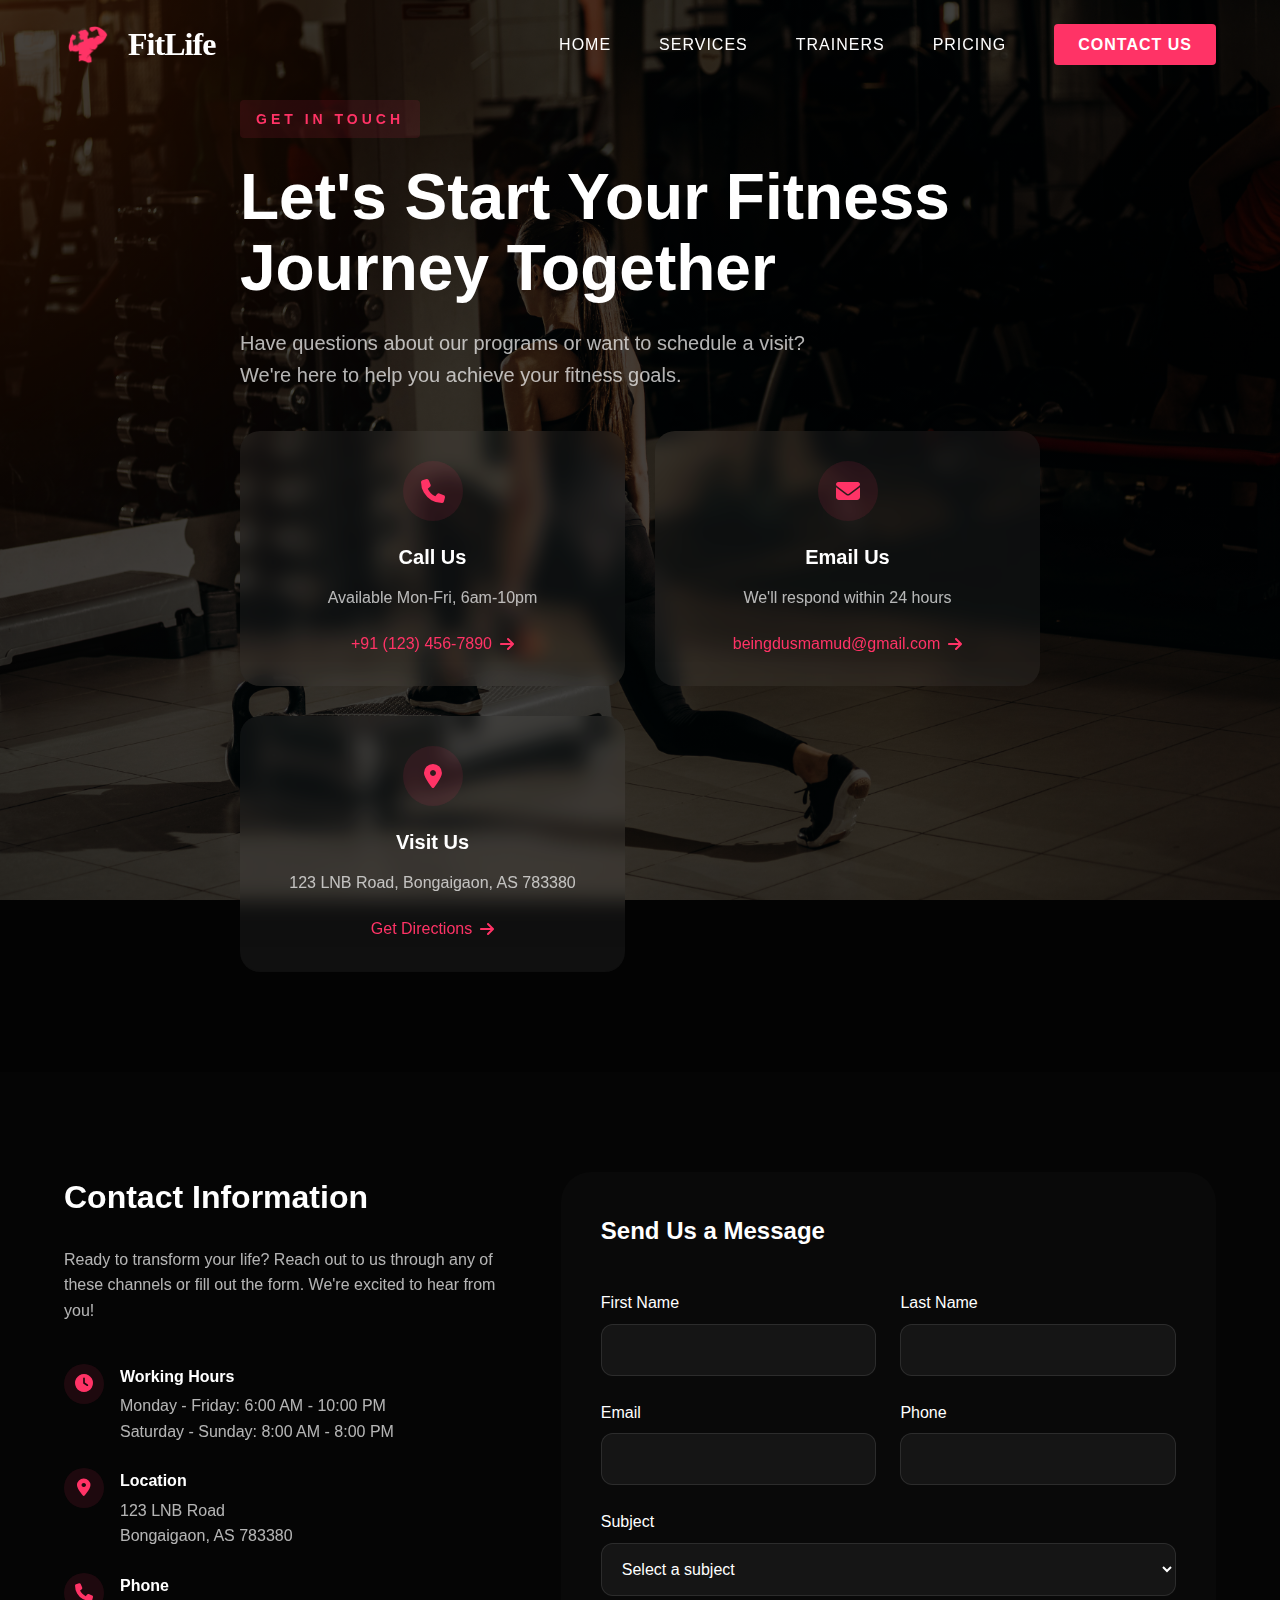
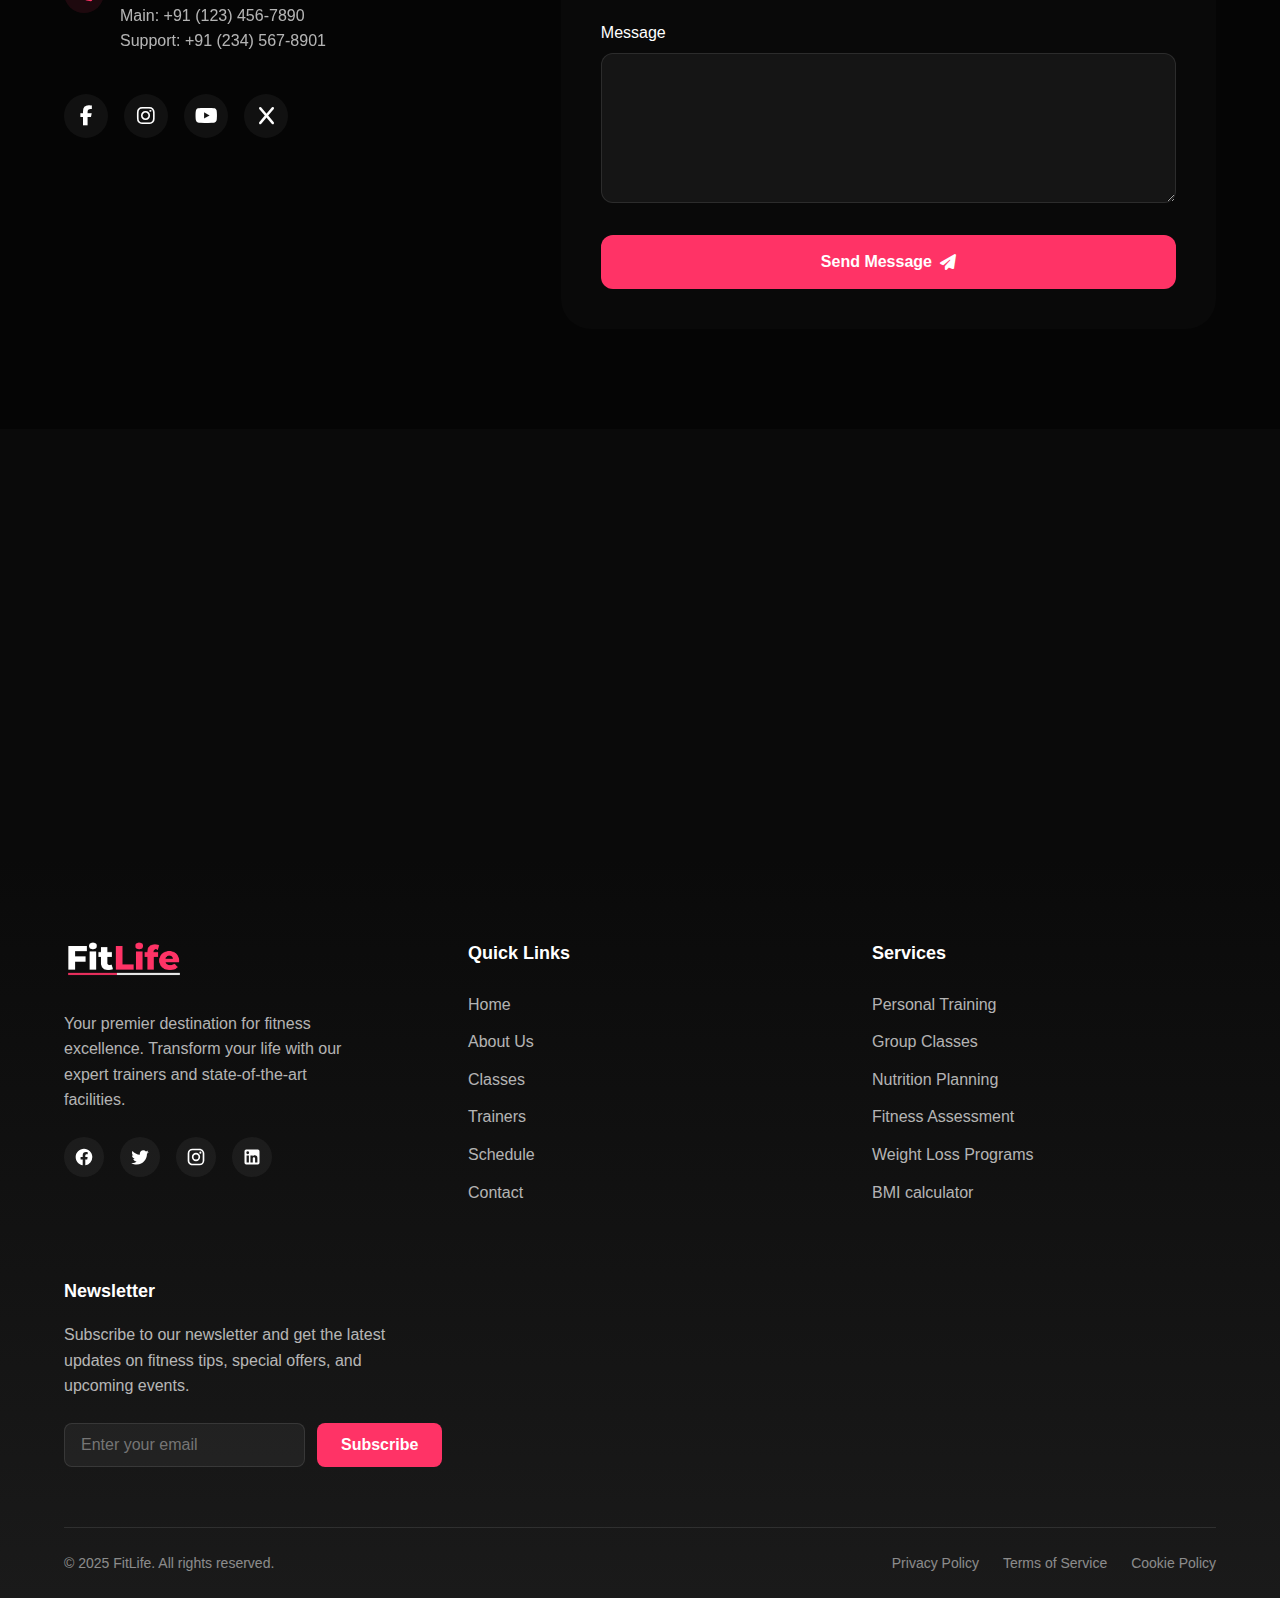
==== contact.html @ 0dab06b2 "Add file" ====
<!DOCTYPE html>
<html lang="en">
  <head>
    <meta charset="UTF-8" />
    <meta
      name="viewport"
      content="width=device-width, initial-scale=1.0, maximum-scale=1.0, user-scalable=no"
    />
    <title>Contact Us - FitLife</title>
    <link
      rel="stylesheet"
      href="https://cdnjs.cloudflare.com/ajax/libs/font-awesome/6.5.1/css/all.min.css"
    />
    <!-- Favicon -->
    <link rel="icon" type="image/png" href="assets/fitlife-icon.png" />
    <style>
      /* Core Styles */
      :root {
        --primary: #ff3366;
        --secondary: #2e3192;
        --text-light: rgba(255, 255, 255, 0.7);
        --bg-dark: #0a0a0a;
        --bg-darker: #050505;
        --success: #28a745;
        --error: #dc3545;
        --transitions: all 0.3s ease;
        --primary-light: #ff4d7f;
        --dark: #0a0a0a;
        --light: #ffffff;
        --glass-bg: rgba(10, 10, 10, 0.92);
        --glass-overlay: rgba(255, 255, 255, 0.03);

        /* Typography */
        --font-title: "ClashDisplay", sans-serif;
        --font-body: "GeneralSans", sans-serif;

        /* Sizes */
        --nav-height-desktop: 90px;
        --nav-height-mobile: 70px;

        /* Effects */
        --blur: 20px;
        --transition: 0.4s cubic-bezier(0.45, 0.05, 0.55, 0.95);
      }

      * {
        margin: 0;
        padding: 0;
        box-sizing: border-box;
      }

      body {
        font-family: "GeneralSans", sans-serif;
        background: var(--bg-dark);
        color: #ffffff;
        line-height: 1.6;
      }

      /* Core Styles */
      .navbar {
        position: fixed;
        top: 0;
        left: 0;
        width: 100%;
        height: var(--nav-height-desktop);
        z-index: 1000;
        background: transparent;
        transition: all var(--transition);
      }

      .nav-container {
        max-width: 1440px;
        height: 100%;
        margin: 0 auto;
        padding: 0 max(24px, 5vw);
        display: flex;
        justify-content: space-between;
        align-items: center;
      }

      /* Logo Styles */
      .nav-brand {
        position: relative;
        z-index: 1002;
        display: flex;
        align-items: center;
        gap: 16px;
      }

      .nav-brand img {
        height: 48px;
        width: auto;
        border-radius: 50%;
        transition: all var(--transition);
      }

      .nav-brand h1 {
        font-family: "Montserrat", serif;
        font-size: clamp(24px, 2.5vw, 32px);
        font-weight: 700;
        color: var(--light);
        letter-spacing: -0.03em;
        text-decoration: none !important;
      }

      .nav-brand a {
        text-decoration: none;
      }

      /* Desktop Navigation */
      .nav-menu {
        display: flex;
        gap: clamp(32px, 4vw, 48px);
        align-items: center;
        list-style: none;
      }

      .nav-link {
        font-family: var(--font-body);
        font-size: 16px;
        font-weight: 500;
        color: var(--light);
        text-decoration: none;
        text-transform: uppercase;
        letter-spacing: 1px;
        padding: 8px 0;
        position: relative;
        transition: color var(--transition);
      }

      .nav-link::after {
        content: "";
        position: absolute;
        bottom: 4px;
        left: 0;
        width: 100%;
        height: 2px;
        background: var(--primary);
        transform: scaleX(0);
        transform-origin: right;
        transition: transform var(--transition);
      }

      .nav-link:hover::after {
        transform: scaleX(1);
        transform-origin: left;
      }

      /* Mobile Menu Toggle */
      .menu-toggle {
        display: none;
        background: transparent;
        border: none;
        width: 32px;
        height: 32px;
        position: relative;
        cursor: pointer;
        z-index: 1002;
      }

      .menu-toggle span {
        position: absolute;
        width: 100%;
        height: 2px;
        background: var(--light);
        transition: all var(--transition);
      }

      .menu-toggle span:nth-child(1) {
        top: 6px;
      }
      .menu-toggle span:nth-child(2) {
        top: 15px;
      }
      .menu-toggle span:nth-child(3) {
        top: 24px;
      }

      /* Mobile Navigation */
      @media screen and (max-width: 1024px) {
        .navbar {
          height: var(--nav-height-mobile);
        }

        .menu-toggle {
          display: block;
        }

        .nav-menu {
          position: fixed;
          top: 0;
          left: 0;
          width: 100%;
          height: 100vh;
          background: var(--glass-bg2);
          backdrop-filter: blur(var(--blur));
          -webkit-backdrop-filter: blur(var(--blur));
          display: flex;
          flex-direction: column;
          justify-content: center;
          align-items: center;
          gap: clamp(32px, 5vh, 48px);
          padding: 80px 24px;
          opacity: 0;
          visibility: hidden;
          pointer-events: none;
          transition: all var(--transition);
        }

        .nav-menu::before {
          content: "";
          position: absolute;
          inset: 0;
          background: var(--glass-overlay);
          z-index: -1;
        }

        .nav-menu.active {
          opacity: 1;
          visibility: visible;
          pointer-events: all;
        }

        .nav-link {
          font-family: var(--font-title);
          font-size: clamp(32px, 6vw, 42px);
          font-weight: 600;
          text-transform: none;
          letter-spacing: -0.02em;
          transform: translateY(30px);
          opacity: 0;
          transition: all var(--transition);
        }

        .nav-menu.active .nav-link {
          transform: translateY(0);
          opacity: 1;
        }

        /* Staggered Animation for Links */
        .nav-menu.active .nav-item:nth-child(1) .nav-link {
          transition-delay: 0.1s;
        }
        .nav-menu.active .nav-item:nth-child(2) .nav-link {
          transition-delay: 0.2s;
        }
        .nav-menu.active .nav-item:nth-child(3) .nav-link {
          transition-delay: 0.3s;
        }
        .nav-menu.active .nav-item:nth-child(4) .nav-link {
          transition-delay: 0.4s;
        }
        .nav-menu.active .nav-item:nth-child(5) .nav-link {
          transition-delay: 0.5s;
        }

        /* Active Menu Toggle */
        .menu-toggle.active span:nth-child(1) {
          transform: translateY(9px) rotate(45deg);
        }

        .menu-toggle.active span:nth-child(2) {
          opacity: 0;
        }

        .menu-toggle.active span:nth-child(3) {
          transform: translateY(-9px) rotate(-45deg);
        }
      }

      /* Mobile Optimizations */
      @media screen and (max-width: 768px) {
        .nav-brand img {
          height: 40px;
        }

        .nav-brand h1 {
          font-size: clamp(20px, 5vw, 24px);
        }

        .nav-menu {
          padding: 64px 20px;
        }

        .nav-link {
          font-size: clamp(28px, 7vw, 36px);
        }
      }

      /* Special Contact Button */
      .nav-contact {
        background: var(--primary);
        color: var(--light);
        padding: 12px 24px;
        border-radius: 4px;
        font-weight: 600;
        transition: all var(--transition);
      }

      .nav-contact:hover {
        background: var(--primary-light);
        transform: translateY(-2px);
      }

      .nav-contact::after {
        display: none;
      }

      /* Scrolled State */
      .navbar.scrolled {
        background: var(--glass-bg);
        backdrop-filter: blur(var(--blur2));
        -webkit-backdrop-filter: blur(var(--blur2));
        height: var(--nav-height-mobile);
      }

      .navbar.scrolled .nav-brand img {
        height: 40px;
      }

      /* Footer Section Styles */
      .footer {
        background: linear-gradient(180deg, #0a0a0a 0%, #1a1a1a 100%);
        padding: 80px 0 0;
        position: relative;
        overflow: hidden;
      }

      .footer__wrapper {
        max-width: 1440px;
        margin: 0 auto;
        padding: 0 clamp(20px, 5vw, 80px);
      }

      /* Main Footer Content */
      .footer__content {
        display: grid;
        grid-template-columns: repeat(auto-fit, minmax(250px, 1fr));
        gap: 60px;
        padding-bottom: 60px;
        border-bottom: 1px solid rgba(255, 255, 255, 0.1);
      }

      /* Brand Section */
      .footer__brand {
        max-width: 300px;
      }

      .footer__logo {
        display: inline-block;
        margin-bottom: 24px;
      }

      .footer__logo img {
        height: 40px;
        width: auto;
      }

      .footer__description {
        font-family: "GeneralSans", sans-serif;
        font-size: 16px;
        line-height: 1.6;
        color: rgba(255, 255, 255, 0.7);
        margin-bottom: 24px;
      }

      .footer__social {
        display: flex;
        gap: 16px;
      }

      .footer__social-link {
        width: 40px;
        height: 40px;
        border-radius: 50%;
        background: rgba(255, 255, 255, 0.05);
        display: flex;
        align-items: center;
        justify-content: center;
        color: #ffffff;
        transition: all 0.3s ease;
      }

      .footer__social-link:hover {
        background: #ff3366;
        transform: translateY(-3px);
      }

      .footer__social-icon {
        width: 20px;
        height: 20px;
      }

      /* Footer Links */
      .footer__links {
        display: flex;
        flex-direction: column;
      }

      .footer__links-title {
        font-family: "ClashDisplay", sans-serif;
        font-size: 18px;
        font-weight: 600;
        color: #ffffff;
        margin-bottom: 24px;
      }

      .footer__links-list {
        list-style: none;
        padding: 0;
        margin: 0;
      }

      .footer__links-item {
        margin-bottom: 12px;
      }

      .footer__link {
        font-family: "GeneralSans", sans-serif;
        font-size: 16px;
        color: rgba(255, 255, 255, 0.7);
        text-decoration: none;
        transition: all 0.3s ease;
        display: inline-flex;
        align-items: center;
      }

      .footer__link:hover {
        color: #ff3366;
        transform: translateX(5px);
      }

      /* Newsletter Section */
      .footer__newsletter {
        max-width: 400px;
      }

      .footer__newsletter-title {
        font-family: "ClashDisplay", sans-serif;
        font-size: 18px;
        font-weight: 600;
        color: #ffffff;
        margin-bottom: 16px;
      }

      .footer__newsletter-description {
        font-family: "GeneralSans", sans-serif;
        font-size: 16px;
        line-height: 1.6;
        color: rgba(255, 255, 255, 0.7);
        margin-bottom: 24px;
      }

      .footer__newsletter-form {
        display: flex;
        gap: 12px;
      }

      .footer__newsletter-input {
        flex: 1;
        padding: 12px 16px;
        background: rgba(255, 255, 255, 0.05);
        border: 1px solid rgba(255, 255, 255, 0.1);
        border-radius: 8px;
        font-family: "GeneralSans", sans-serif;
        font-size: 16px;
        color: #ffffff;
        transition: all 0.3s ease;
      }

      .footer__newsletter-input:focus {
        outline: none;
        border-color: #ff3366;
        background: rgba(255, 51, 102, 0.05);
      }

      .footer__newsletter-button {
        padding: 12px 24px;
        background: #ff3366;
        border: none;
        border-radius: 8px;
        font-family: "GeneralSans", sans-serif;
        font-size: 16px;
        font-weight: 600;
        color: #ffffff;
        cursor: pointer;
        transition: all 0.3s ease;
      }

      .footer__newsletter-button:hover {
        background: #ff1f4b;
        transform: translateY(-2px);
      }

      /* Bottom Bar */
      .footer__bottom {
        padding: 24px 0;
        display: flex;
        justify-content: space-between;
        align-items: center;
        flex-wrap: wrap;
        gap: 20px;
      }

      .footer__copyright {
        font-family: "GeneralSans", sans-serif;
        font-size: 14px;
        color: rgba(255, 255, 255, 0.5);
      }

      .footer__bottom-links {
        display: flex;
        gap: 24px;
      }

      .footer__bottom-link {
        font-family: "GeneralSans", sans-serif;
        font-size: 14px;
        color: rgba(255, 255, 255, 0.5);
        text-decoration: none;
        transition: color 0.3s ease;
      }

      .footer__bottom-link:hover {
        color: #ff3366;
      }

      /* Background Elements */
      .footer__bg {
        position: absolute;
        top: 0;
        left: 0;
        width: 100%;
        height: 100%;
        pointer-events: none;
        opacity: 0.5;
      }

      .footer__bg-circle {
        position: absolute;
        border-radius: 50%;
        background: radial-gradient(
          circle,
          rgba(255, 51, 102, 0.1) 0%,
          transparent 70%
        );
      }

      .footer__bg-circle--1 {
        width: 400px;
        height: 400px;
        top: -200px;
        right: -100px;
      }

      .footer__bg-circle--2 {
        width: 300px;
        height: 300px;
        bottom: -150px;
        left: -150px;
      }

      /* Responsive Adjustments */
      @media screen and (max-width: 768px) {
        .footer {
          padding-top: 60px;
        }

        .footer__content {
          gap: 40px;
        }

        .footer__newsletter-form {
          flex-direction: column;
        }

        .footer__bottom {
          flex-direction: column;
          text-align: center;
        }

        .footer__bottom-links {
          justify-content: center;
        }
      }

      /* Success Message Animation */
      @keyframes slideIn {
        0% {
          opacity: 0;
          transform: translateY(20px);
        }
        100% {
          opacity: 1;
          transform: translateY(0);
        }
      }

      .newsletter-success {
        display: none;
        animation: slideIn 0.5s ease forwards;
        color: #4caf50;
        margin-top: 12px;
        font-family: "GeneralSans", sans-serif;
        font-size: 14px;
      }

      /* Contact Hero Section */
      .contact-hero {
        min-height: 50vh;
        background: linear-gradient(rgba(0, 0, 0, 0.7), rgba(0, 0, 0, 0.7)),
          url("assets/hero.png") center/cover fixed;
        display: flex;
        align-items: center;
        padding: 100px 0;
        position: relative;
        overflow: hidden;
      }

      .contact-hero__wrapper {
        max-width: 1440px;
        margin: 0 auto;
        padding: 0 clamp(20px, 5vw, 80px);
      }

      .contact-hero__content {
        max-width: 800px;
        position: relative;
        z-index: 2;
      }

      .contact-hero__label {
        display: inline-block;
        padding: 8px 16px;
        background: rgba(255, 51, 102, 0.1);
        border-radius: 4px;
        font-size: 14px;
        font-weight: 600;
        color: var(--primary);
        text-transform: uppercase;
        letter-spacing: 4px;
        margin-bottom: 24px;
      }

      .contact-hero__title {
        font-family: "ClashDisplay", sans-serif;
        font-size: clamp(40px, 5vw, 64px);
        font-weight: 700;
        line-height: 1.1;
        margin-bottom: 24px;
      }

      .contact-hero__description {
        font-size: clamp(18px, 2vw, 20px);
        color: var(--text-light);
        margin-bottom: 40px;
        max-width: 600px;
      }

      /* Quick Contact Cards */
      .quick-contact {
        display: grid;
        grid-template-columns: repeat(auto-fit, minmax(280px, 1fr));
        gap: 30px;
        margin-top: 40px;
      }

      .quick-contact__card {
        background: rgba(255, 255, 255, 0.05);
        backdrop-filter: blur(10px);
        border-radius: 20px;
        padding: 30px;
        text-align: center;
        transition: var(--transitions);
      }

      .quick-contact__card:hover {
        transform: translateY(-10px);
        background: rgba(255, 255, 255, 0.1);
      }

      .quick-contact__icon {
        width: 60px;
        height: 60px;
        background: rgba(255, 51, 102, 0.1);
        border-radius: 50%;
        display: flex;
        align-items: center;
        justify-content: center;
        margin: 0 auto 20px;
        color: var(--primary);
        font-size: 24px;
      }

      .quick-contact__title {
        font-family: "ClashDisplay", sans-serif;
        font-size: 20px;
        margin-bottom: 12px;
      }

      .quick-contact__info {
        color: var(--text-light);
        margin-bottom: 20px;
      }

      .quick-contact__link {
        color: var(--primary);
        text-decoration: none;
        display: inline-flex;
        align-items: center;
        gap: 8px;
        font-weight: 500;
        transition: var(--transitions);
      }

      .quick-contact__link:hover {
        transform: translateX(5px);
      }

      /* Main Contact Section */
      .contact-main {
        padding: 100px 0;
        background: var(--bg-darker);
      }

      .contact-main__wrapper {
        max-width: 1440px;
        margin: 0 auto;
        padding: 0 clamp(20px, 5vw, 80px);
        display: grid;
        grid-template-columns: 1fr 1.5fr;
        gap: 60px;
        align-items: start;
      }

      /* Contact Info */
      .contact-info {
        position: sticky;
        top: 100px;
      }

      .contact-info__title {
        font-family: "ClashDisplay", sans-serif;
        font-size: 32px;
        margin-bottom: 24px;
      }

      .contact-info__description {
        color: var(--text-light);
        margin-bottom: 40px;
      }

      .contact-info__list {
        list-style: none;
        display: flex;
        flex-direction: column;
        gap: 24px;
      }

      .contact-info__item {
        display: flex;
        align-items: flex-start;
        gap: 16px;
      }

      .contact-info__icon {
        width: 40px;
        height: 40px;
        background: rgba(255, 51, 102, 0.1);
        border-radius: 50%;
        display: flex;
        align-items: center;
        justify-content: center;
        color: var(--primary);
        font-size: 18px;
        flex-shrink: 0;
      }

      .contact-info__content {
        flex: 1;
      }

      .contact-info__label {
        font-weight: 600;
        margin-bottom: 4px;
      }

      .contact-info__text {
        color: var(--text-light);
      }

      .contact-info__social {
        margin-top: 40px;
        display: flex;
        gap: 16px;
      }

      .social-link {
        width: 44px;
        height: 44px;
        border-radius: 50%;
        background: rgba(255, 255, 255, 0.05);
        display: flex;
        align-items: center;
        justify-content: center;
        color: #ffffff;
        font-size: 20px;
        transition: var(--transitions);
        text-decoration: none;
      }

      .social-link:hover {
        background: var(--primary);
        transform: translateY(-5px);
      }
      .social-link a {
        text-decoration: none;
      }

      /* Contact Form */
      .contact-form {
        background: rgba(255, 255, 255, 0.02);
        border-radius: 30px;
        padding: 40px;
      }

      .contact-form__title {
        font-family: "ClashDisplay", sans-serif;
        font-size: 24px;
        margin-bottom: 40px;
      }

      .form-group {
        margin-bottom: 24px;
      }

      .form-label {
        display: block;
        margin-bottom: 8px;
        font-weight: 500;
      }

      .form-input {
        width: 100%;
        padding: 16px;
        background: rgba(255, 255, 255, 0.05);
        border: 1px solid rgba(255, 255, 255, 0.1);
        border-radius: 12px;
        color: #ffffff;
        font-size: 16px;
        transition: var(--transitions);
      }

      .form-input:focus {
        outline: none;
        border-color: var(--primary);
        background: rgba(255, 255, 255, 0.08);
      }

      .form-input::placeholder {
        color: var(--text-light);
      }

      textarea.form-input {
        min-height: 150px;
        resize: vertical;
      }

      .form-grid {
        display: grid;
        grid-template-columns: 1fr 1fr;
        gap: 24px;
      }

      .form-button {
        width: 100%;
        padding: 18px;
        background: var(--primary);
        border: none;
        border-radius: 12px;
        color: #ffffff;
        font-size: 16px;
        font-weight: 600;
        cursor: pointer;
        transition: var(--transitions);
        display: flex;
        align-items: center;
        justify-content: center;
        gap: 8px;
      }

      .form-button:hover {
        background: #ff1f4b;
        transform: translateY(-3px);
      }

      /* Map Section */
      .map-section {
        height: 400px;
        position: relative;
        margin-bottom: 30px;
        padding: 20px;
        border-radius: 15px;
      }

      .map-section iframe {
        width: 100%;
        height: 100%;
        border: none;
      }

      /* Success Message */
      .success-message {
        display: none;
        background: var(--success);
        color: #ffffff;
        padding: 16px;
        border-radius: 12px;
        margin-bottom: 24px;
        text-align: center;
      }

      /* Error Message */
      .error-message {
        display: none;
        background: var(--error);
        color: #ffffff;
        padding: 16px;
        border-radius: 12px;
        margin-bottom: 24px;
        text-align: center;
      }

      /* Responsive Design */
      @media (max-width: 1024px) {
        .contact-main__wrapper {
          grid-template-columns: 1fr;
          gap: 40px;
        }

        .contact-info {
          position: static;
        }
      }

      @media (max-width: 768px) {
        .form-grid {
          grid-template-columns: 1fr;
        }

        .contact-form {
          padding: 30px;
        }

        .quick-contact {
          grid-template-columns: 1fr;
        }
      }

      @media (max-width: 480px) {
        .contact-hero {
          min-height: 40vh;
          padding: 60px 0;
        }

        .contact-form {
          padding: 20px;
        }

        .contact-info__social {
          justify-content: center;
        }
      }
    </style>
  </head>
  <body>
    <!-- Navigation -->
    <nav class="navbar">
      <div class="nav-container">
        <div class="nav-brand">
          <img src="assets/fitlife-icon.png" alt="FitLife Gym" />
          <a href="index.html"><h1>FitLife</h1></a>
        </div>

        <ul class="nav-menu">
          <li class="nav-item">
            <a href="index.html" class="nav-link">Home</a>
          </li>
          <li class="nav-item">
            <a href="service.html" class="nav-link">Services</a>
          </li>
          <li class="nav-item">
            <a href="trainers.html" class="nav-link">Trainers</a>
          </li>
          <li class="nav-item">
            <a href="pricing.html" class="nav-link">Pricing</a>
          </li>
          <li class="nav-item">
            <a href="contact.html" class="nav-link nav-contact">Contact Us</a>
          </li>
        </ul>

        <button class="menu-toggle" aria-label="Toggle Menu">
          <span></span>
          <span></span>
          <span></span>
        </button>
      </div>
    </nav>
    <main class="contact-page">
      <!-- Hero Section -->
      <section class="contact-hero">
        <div class="contact-hero__wrapper">
          <div class="contact-hero__content">
            <span class="contact-hero__label">Get in Touch</span>
            <h1 class="contact-hero__title">
              Let's Start Your Fitness Journey Together
            </h1>
            <p class="contact-hero__description">
              Have questions about our programs or want to schedule a visit?
              We're here to help you achieve your fitness goals.
            </p>

            <!-- Quick Contact Cards -->
            <div class="quick-contact">
              <div class="quick-contact__card">
                <div class="quick-contact__icon">
                  <i class="fas fa-phone"></i>
                </div>
                <h3 class="quick-contact__title">Call Us</h3>
                <p class="quick-contact__info">Available Mon-Fri, 6am-10pm</p>
                <a href="tel:+1234567890" class="quick-contact__link">
                  +91 (123) 456-7890
                  <i class="fas fa-arrow-right"></i>
                </a>
              </div>

              <div class="quick-contact__card">
                <div class="quick-contact__icon">
                  <i class="fas fa-envelope"></i>
                </div>
                <h3 class="quick-contact__title">Email Us</h3>
                <p class="quick-contact__info">We'll respond within 24 hours</p>
                <a
                  href="mailto:beingdusmamud@gmail.com"
                  class="quick-contact__link"
                >
                  beingdusmamud@gmail.com
                  <i class="fas fa-arrow-right"></i>
                </a>
              </div>

              <div class="quick-contact__card">
                <div class="quick-contact__icon">
                  <i class="fas fa-map-marker-alt"></i>
                </div>
                <h3 class="quick-contact__title">Visit Us</h3>
                <p class="quick-contact__info">
                  123 LNB Road, Bongaigaon, AS 783380
                </p>
                <a href="#map" class="quick-contact__link">
                  Get Directions
                  <i class="fas fa-arrow-right"></i>
                </a>
              </div>
            </div>
          </div>
        </div>
      </section>

      <!-- Main Contact Section -->
      <section class="contact-main">
        <div class="contact-main__wrapper">
          <!-- Contact Information -->
          <div class="contact-info">
            <h2 class="contact-info__title">Contact Information</h2>
            <p class="contact-info__description">
              Ready to transform your life? Reach out to us through any of these
              channels or fill out the form. We're excited to hear from you!
            </p>

            <ul class="contact-info__list">
              <li class="contact-info__item">
                <div class="contact-info__icon">
                  <i class="fas fa-clock"></i>
                </div>
                <div class="contact-info__content">
                  <h4 class="contact-info__label">Working Hours</h4>
                  <p class="contact-info__text">
                    Monday - Friday: 6:00 AM - 10:00 PM<br />
                    Saturday - Sunday: 8:00 AM - 8:00 PM
                  </p>
                </div>
              </li>

              <li class="contact-info__item">
                <div class="contact-info__icon">
                  <i class="fas fa-map-marker-alt"></i>
                </div>
                <div class="contact-info__content">
                  <h4 class="contact-info__label">Location</h4>
                  <p class="contact-info__text">
                    123 LNB Road<br />
                    Bongaigaon, AS 783380
                  </p>
                </div>
              </li>

              <li class="contact-info__item">
                <div class="contact-info__icon">
                  <i class="fas fa-phone"></i>
                </div>
                <div class="contact-info__content">
                  <h4 class="contact-info__label">Phone</h4>
                  <p class="contact-info__text">
                    Main: +91 (123) 456-7890<br />
                    Support: +91 (234) 567-8901
                  </p>
                </div>
              </li>
            </ul>

            <div class="contact-info__social">
              <a href="#" class="social-link">
                <i class="fab fa-facebook-f"></i>
              </a>
              <a href="#" class="social-link">
                <i class="fab fa-instagram"></i>
              </a>
              <a href="#" class="social-link">
                <i class="fab fa-youtube"></i>
              </a>
              <a href="#" class="social-link">
                <i class="fab fa-x"></i>
              </a>
            </div>
          </div>

          <!-- Contact Form -->
          <div class="contact-form">
            <h3 class="contact-form__title">Send Us a Message</h3>
            <div class="success-message" id="successMessage">
              <i class="fas fa-check-circle"></i>
              Message sent successfully! We'll get back to you soon.
            </div>
            <div class="error-message" id="errorMessage">
              <i class="fas fa-exclamation-circle"></i>
              Oops! Something went wrong. Please try again.
            </div>
            <form id="contactForm">
              <div class="form-grid">
                <div class="form-group">
                  <label class="form-label">First Name</label>
                  <input
                    type="text"
                    class="form-input"
                    name="firstName"
                    required
                  />
                </div>
                <div class="form-group">
                  <label class="form-label">Last Name</label>
                  <input
                    type="text"
                    class="form-input"
                    name="lastName"
                    required
                  />
                </div>
              </div>
              <div class="form-grid">
                <div class="form-group">
                  <label class="form-label">Email</label>
                  <input
                    type="email"
                    class="form-input"
                    name="email"
                    required
                  />
                </div>
                <div class="form-group">
                  <label class="form-label">Phone</label>
                  <input type="tel" class="form-input" name="phone" />
                </div>
              </div>
              <div class="form-group">
                <label class="form-label">Subject</label>
                <select class="form-input" name="subject" required>
                  <option value="">Select a subject</option>
                  <option value="membership">Membership Inquiry</option>
                  <option value="training">Personal Training</option>
                  <option value="classes">Group Classes</option>
                  <option value="other">Other</option>
                </select>
              </div>
              <div class="form-group">
                <label class="form-label">Message</label>
                <textarea class="form-input" name="message" required></textarea>
              </div>
              <button type="submit" class="form-button" id="submitButton">
                <span>Send Message</span>
                <i class="fas fa-paper-plane"></i>
              </button>
            </form>
          </div>
        </div>
      </section>

      <!-- Map Section -->
      <section class="map-section" id="map">
        <iframe
          src="https://www.google.com/maps/embed?pb=!1m18!1m12!1m3!1d28573.097496579385!2d90.67447563955077!3d26.495499199999997!2m3!1f0!2f0!3f0!3m2!1i1024!2i768!4f13.1!3m3!1m2!1s0x375b9e8a14e4ee6b%3A0x17eb1df2a8e182bd!2sBijni%2C%20Assam!5e0!3m2!1sen!2sin!4v1709900082696!5m2!1sen!2sin"
          allowfullscreen=""
          loading="lazy"
        >
        </iframe>
      </section>
    </main>
    <footer class="footer">
      <!-- Background Elements -->
      <div class="footer__bg">
        <div class="footer_bg-circle footer_bg-circle--1"></div>
        <div class="footer_bg-circle footer_bg-circle--2"></div>
      </div>

      <div class="footer__wrapper">
        <!-- Main Footer Content -->
        <div class="footer__content">
          <!-- Brand Section -->
          <div class="footer__brand">
            <a href="index.html" class="footer__logo">
              <img src="assets/FitLife.png" alt="FitLife Logo" />
            </a>
            <p class="footer__description">
              Your premier destination for fitness excellence. Transform your
              life with our expert trainers and state-of-the-art facilities.
            </p>
            <div class="footer__social">
              <a href="#" class="footer__social-link">
                <svg class="footer__social-icon" viewBox="0 0 24 24">
                  <path
                    fill="currentColor"
                    d="M12 2.04C6.5 2.04 2 6.53 2 12.06C2 17.06 5.66 21.21 10.44 21.96V14.96H7.9V12.06H10.44V9.85C10.44 7.34 11.93 5.96 14.22 5.96C15.31 5.96 16.45 6.15 16.45 6.15V8.62H15.19C13.95 8.62 13.56 9.39 13.56 10.18V12.06H16.34L15.89 14.96H13.56V21.96A10 10 0 0 0 22 12.06C22 6.53 17.5 2.04 12 2.04Z"
                  />
                </svg>
              </a>
              <a href="#" class="footer__social-link">
                <svg class="footer__social-icon" viewBox="0 0 24 24">
                  <path
                    fill="currentColor"
                    d="M22.46,6C21.69,6.35 20.86,6.58 20,6.69C20.88,6.16 21.56,5.32 21.88,4.31C21.05,4.81 20.13,5.16 19.16,5.36C18.37,4.5 17.26,4 16,4C13.65,4 11.73,5.92 11.73,8.29C11.73,8.63 11.77,8.96 11.84,9.27C8.28,9.09 5.11,7.38 3,4.79C2.63,5.42 2.42,6.16 2.42,6.94C2.42,8.43 3.17,9.75 4.33,10.5C3.62,10.5 2.96,10.3 2.38,10C2.38,10 2.38,10 2.38,10.03C2.38,12.11 3.86,13.85 5.82,14.24C5.46,14.34 5.08,14.39 4.69,14.39C4.42,14.39 4.15,14.36 3.89,14.31C4.43,16 6,17.26 7.89,17.29C6.43,18.45 4.58,19.13 2.56,19.13C2.22,19.13 1.88,19.11 1.54,19.07C3.44,20.29 5.7,21 8.12,21C16,21 20.33,14.46 20.33,8.79C20.33,8.6 20.33,8.42 20.32,8.23C21.16,7.63 21.88,6.87 22.46,6Z"
                  />
                </svg>
              </a>
              <a href="#" class="footer__social-link">
                <svg class="footer__social-icon" viewBox="0 0 24 24">
                  <path
                    fill="currentColor"
                    d="M7.8,2H16.2C19.4,2 22,4.6 22,7.8V16.2A5.8,5.8 0 0,1 16.2,22H7.8C4.6,22 2,19.4 2,16.2V7.8A5.8,5.8 0 0,1 7.8,2M7.6,4A3.6,3.6 0 0,0 4,7.6V16.4C4,18.39 5.61,20 7.6,20H16.4A3.6,3.6 0 0,0 20,16.4V7.6C20,5.61 18.39,4 16.4,4H7.6M17.25,5.5A1.25,1.25 0 0,1 18.5,6.75A1.25,1.25 0 0,1 17.25,8A1.25,1.25 0 0,1 16,6.75A1.25,1.25 0 0,1 17.25,5.5M12,7A5,5 0 0,1 17,12A5,5 0 0,1 12,17A5,5 0 0,1 7,12A5,5 0 0,1 12,7M12,9A3,3 0 0,0 9,12A3,3 0 0,0 12,15A3,3 0 0,0 15,12A3,3 0 0,0 12,9Z"
                  />
                </svg>
              </a>
              <a href="#" class="footer__social-link">
                <svg class="footer__social-icon" viewBox="0 0 24 24">
                  <path
                    fill="currentColor"
                    d="M19,3A2,2 0 0,1 21,5V19A2,2 0 0,1 19,21H5A2,2 0 0,1 3,19V5A2,2 0 0,1 5,3H19M18.5,18.5V13.2A3.26,3.26 0 0,0 15.24,9.94C14.39,9.94 13.4,10.46 12.92,11.24V10.13H10.13V18.5H12.92V13.57C12.92,12.8 13.54,12.17 14.31,12.17A1.4,1.4 0 0,1 15.71,13.57V18.5H18.5M6.88,8.56A1.68,1.68 0 0,0 8.56,6.88C8.56,5.95 7.81,5.19 6.88,5.19A1.69,1.69 0 0,0 5.19,6.88C5.19,7.81 5.95,8.56 6.88,8.56M8.27,18.5V10.13H5.5V18.5H8.27Z"
                  />
                </svg>
              </a>
            </div>
          </div>

          <!-- Quick Links -->
          <div class="footer__links">
            <h3 class="footer__links-title">Quick Links</h3>
            <ul class="footer__links-list">
              <li class="footer__links-item">
                <a href="index.html" class="footer__link">Home</a>
              </li>
              <li class="footer__links-item">
                <a href="about-us.html" class="footer__link">About Us</a>
              </li>
              <li class="footer__links-item">
                <a href="Classes.html" class="footer__link">Classes</a>
              </li>
              <li class="footer__links-item">
                <a href="trainers.html" class="footer__link">Trainers</a>
              </li>
              <li class="footer__links-item">
                <a href="schedule.html" class="footer__link">Schedule</a>
              </li>
              <li class="footer__links-item">
                <a href="contact.html" class="footer__link">Contact</a>
              </li>
            </ul>
          </div>

          <!-- Services -->
          <div class="footer__links">
            <h3 class="footer__links-title">Services</h3>
            <ul class="footer__links-list">
              <li class="footer__links-item">
                <a href="under-contraction.html" class="footer__link"
                  >Personal Training</a
                >
              </li>
              <li class="footer__links-item">
                <a href="under-contraction.html" class="footer__link"
                  >Group Classes</a
                >
              </li>
              <li class="footer__links-item">
                <a href="under-contraction.html" class="footer__link"
                  >Nutrition Planning</a
                >
              </li>
              <li class="footer__links-item">
                <a href="under-contraction.html" class="footer__link"
                  >Fitness Assessment</a
                >
              </li>
              <li class="footer__links-item">
                <a href="under-contraction.html" class="footer__link"
                  >Weight Loss Programs</a
                >
              </li>
              <li class="footer__links-item">
                <a href="bmi-calculator.html" class="footer__link"
                  >BMI calculator</a
                >
              </li>
            </ul>
          </div>

          <!-- Newsletter -->
          <div class="footer__newsletter">
            <h3 class="footer__newsletter-title">Newsletter</h3>
            <p class="footer__newsletter-description">
              Subscribe to our newsletter and get the latest updates on fitness
              tips, special offers, and upcoming events.
            </p>
            <form class="footer__newsletter-form" id="newsletterForm">
              <input
                type="email"
                class="footer__newsletter-input"
                placeholder="Enter your email"
                required
              />
              <button type="submit" class="footer__newsletter-button">
                Subscribe
              </button>
            </form>
            <div class="newsletter-success" id="newsletterSuccess">
              Thank you for subscribing to our newsletter!
            </div>
          </div>
        </div>

        <!-- Bottom Bar -->
        <div class="footer__bottom">
          <p class="footer__copyright">© 2025 FitLife. All rights reserved.</p>
          <div class="footer__bottom-links">
            <a href="privacy-policy.html" class="footer__bottom-link"
              >Privacy Policy</a
            >
            <a href="terms-of-service.html" class="footer__bottom-link"
              >Terms of Service</a
            >
            <a href="404.html" class="footer__bottom-link">Cookie Policy</a>
          </div>
        </div>
      </div>
    </footer>
    <script>
      document.addEventListener("DOMContentLoaded", () => {
        const contactForm = document.getElementById("contactForm");
        const submitButton = document.getElementById("submitButton");
        const successMessage = document.getElementById("successMessage");
        const errorMessage = document.getElementById("errorMessage");
        const menuToggle = document.querySelector(".menu-toggle");
        const navMenu = document.querySelector(".nav-menu");
        const navbar = document.querySelector(".navbar");
        const body = document.body;

        // Toggle Menu
        function toggleMenu() {
          menuToggle.classList.toggle("active");
          navMenu.classList.toggle("active");
          body.style.overflow =
            body.style.overflow === "hidden" ? "" : "hidden";
        }

        menuToggle.addEventListener("click", toggleMenu);

        // Close menu on link click
        document.querySelectorAll(".nav-link").forEach((link) => {
          link.addEventListener("click", () => {
            menuToggle.classList.remove("active");
            navMenu.classList.remove("active");
            body.style.overflow = "";
          });
        });

        // Scroll Effects
        let lastScroll = 0;
        const scrollThreshold = 50;

        window.addEventListener("scroll", () => {
          const currentScroll = window.pageYOffset;

          // Add/remove scrolled class
          navbar.classList.toggle("scrolled", currentScroll > scrollThreshold);

          // Hide/show navbar on scroll
          if (currentScroll > lastScroll && currentScroll > scrollThreshold) {
            navbar.style.transform = "translateY(-100%)";
          } else {
            navbar.style.transform = "translateY(0)";
          }

          lastScroll = currentScroll;
        });

        // Form submission handler
        contactForm.addEventListener("submit", async (e) => {
          e.preventDefault();

          // Show loading state
          submitButton.disabled = true;
          submitButton.innerHTML = `
                  <span>Sending...</span>
                  <i class="fas fa-spinner fa-spin"></i>
              `;

          // Get form data
          const formData = new FormData(contactForm);
          const formObject = Object.fromEntries(formData.entries());

          try {
            // Simulate API call
            await new Promise((resolve) => setTimeout(resolve, 2000));

            // Show success message
            successMessage.style.display = "block";
            errorMessage.style.display = "none";
            contactForm.reset();

            // Hide success message after 5 seconds
            setTimeout(() => {
              successMessage.style.display = "none";
            }, 5000);
          } catch (error) {
            // Show error message
            errorMessage.style.display = "block";
            successMessage.style.display = "none";

            // Hide error message after 5 seconds
            setTimeout(() => {
              errorMessage.style.display = "none";
            }, 5000);
          } finally {
            // Reset button state
            submitButton.disabled = false;
            submitButton.innerHTML = `
                      <span>Send Message</span>
                      <i class="fas fa-paper-plane"></i>
                  `;
          }
        });

        // Form input validation
        const inputs = contactForm.querySelectorAll(".form-input");
        inputs.forEach((input) => {
          input.addEventListener("invalid", (e) => {
            e.preventDefault();
            input.classList.add("error");
          });

          input.addEventListener("input", () => {
            input.classList.remove("error");
          });
        });

        // Smooth scroll for anchor links
        document.querySelectorAll('a[href^="#"]').forEach((anchor) => {
          anchor.addEventListener("click", function (e) {
            e.preventDefault();
            document.querySelector(this.getAttribute("href")).scrollIntoView({
              behavior: "smooth",
            });
          });
        });
      });
    </script>
  </body>
</html>
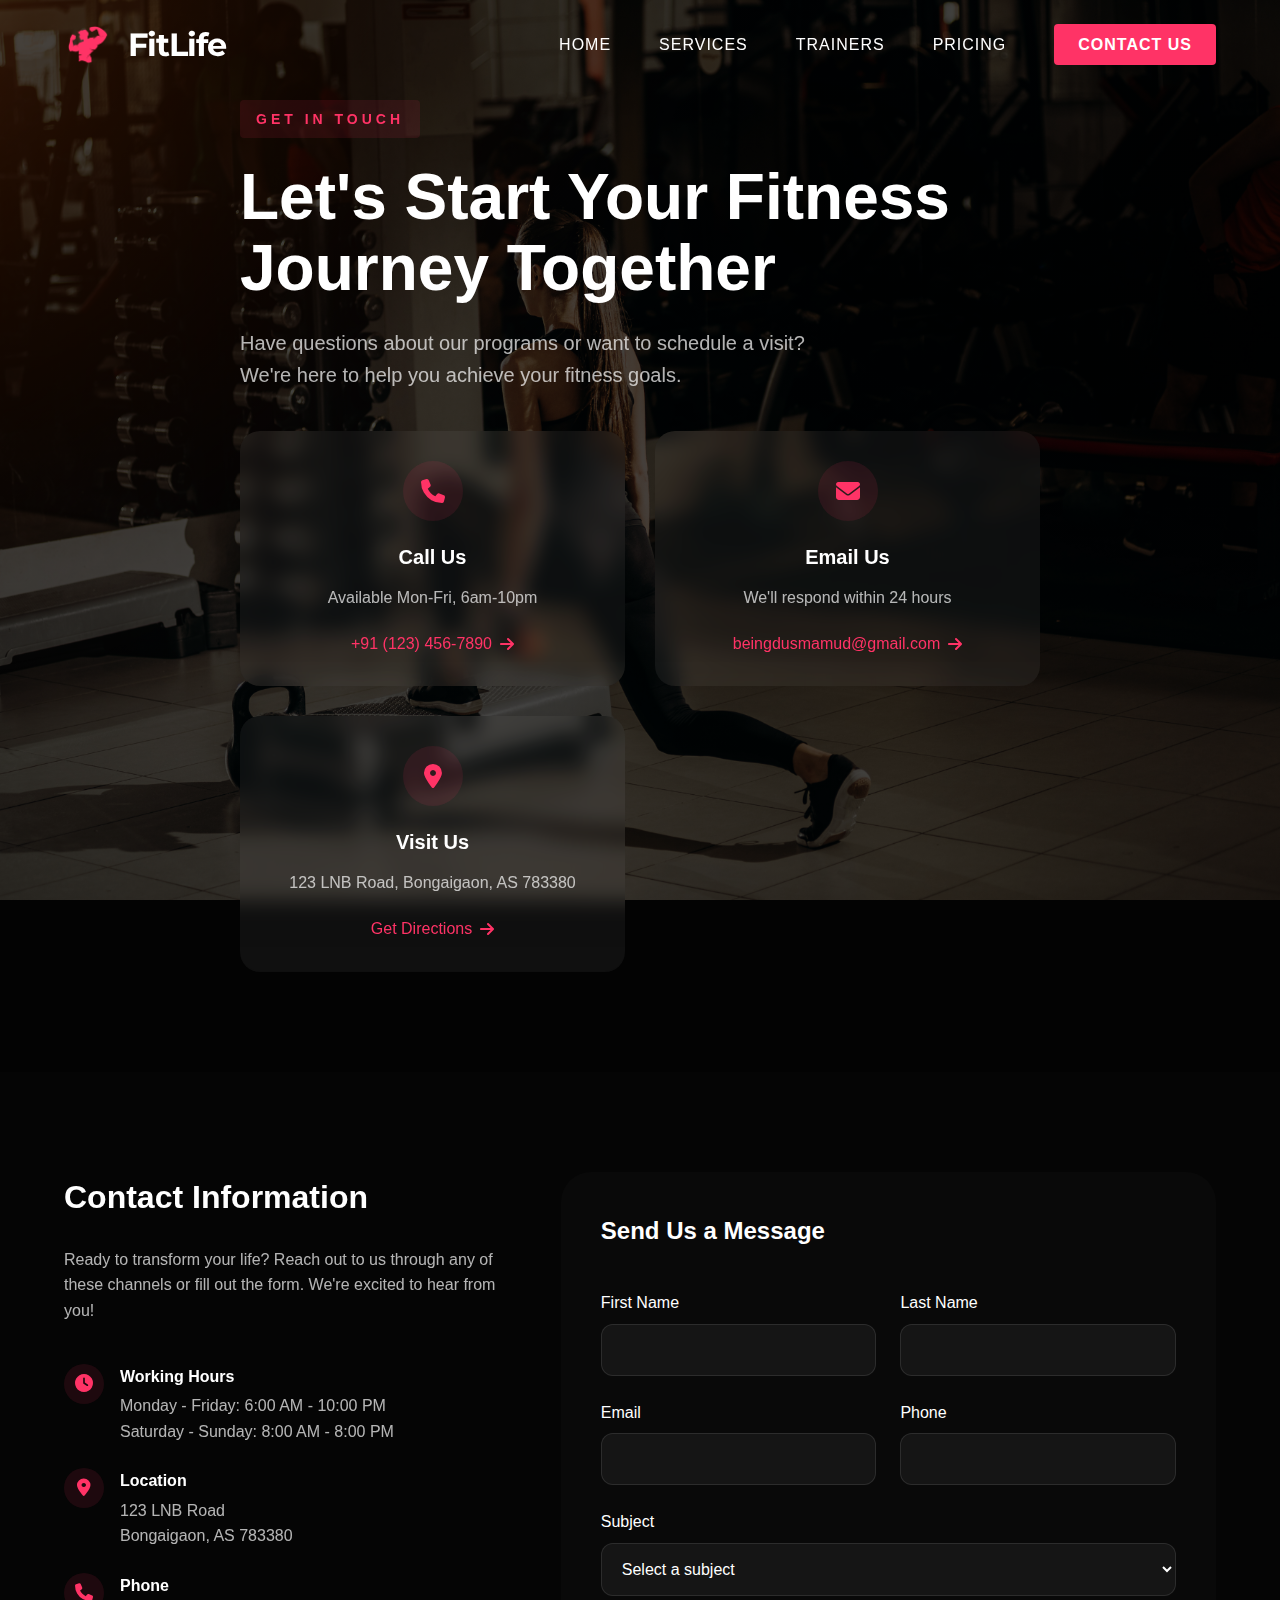
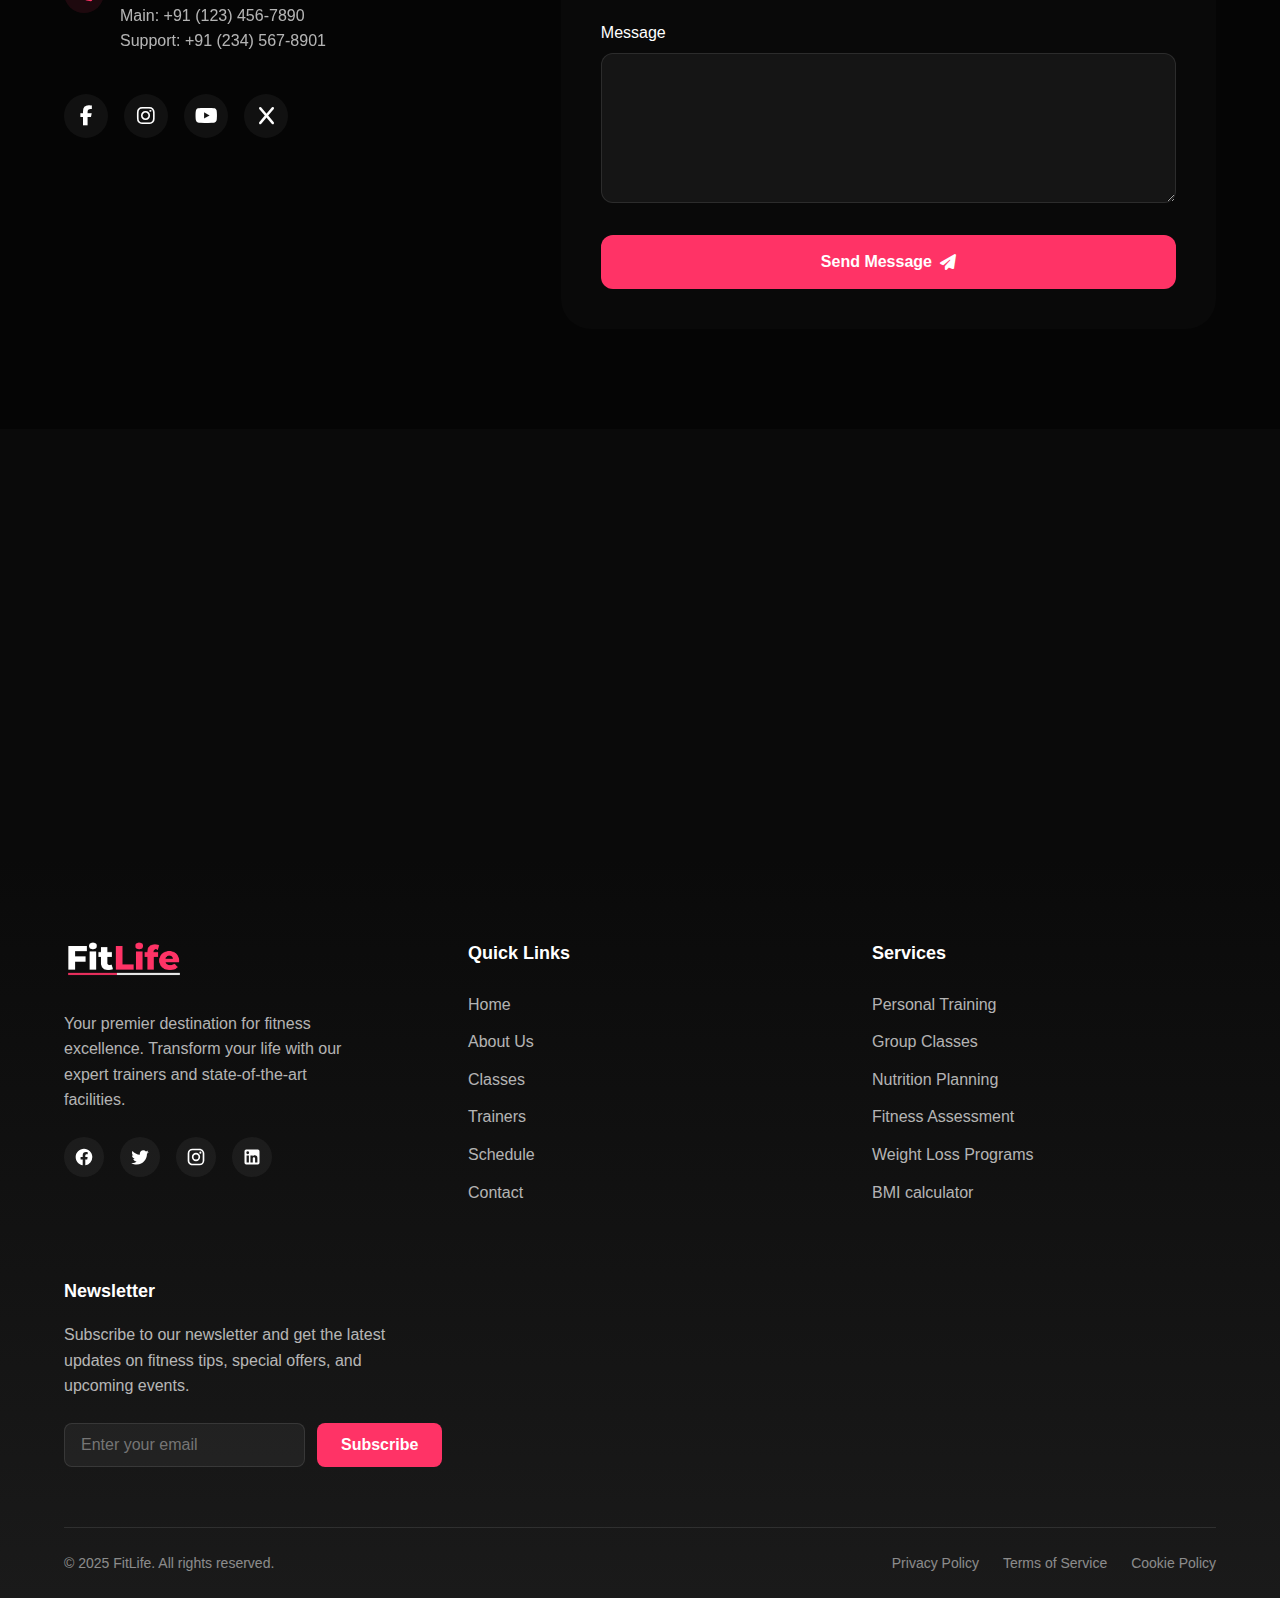
==== commit e4248b0f: "Update contact.html" ====
--- a/contact.html
+++ b/contact.html
@@ -14,6 +14,8 @@
     <!-- Favicon -->
     <link rel="icon" type="image/png" href="assets/fitlife-icon.png" />
     <style>
+      @import url("https://api.fontshare.com/v2/css?f=general-sans@500,600,400,700&display=swap");
+      @import url("https://fonts.googleapis.com/css2?family=Montserrat:wght@800;900&display=swap");
       /* Core Styles */
       :root {
         --primary: #ff3366;
@@ -849,6 +851,7 @@
         color: #ffffff;
         font-size: 16px;
         transition: var(--transitions);
+        font-family: var(--font-body);
       }
 
       .form-input:focus {
